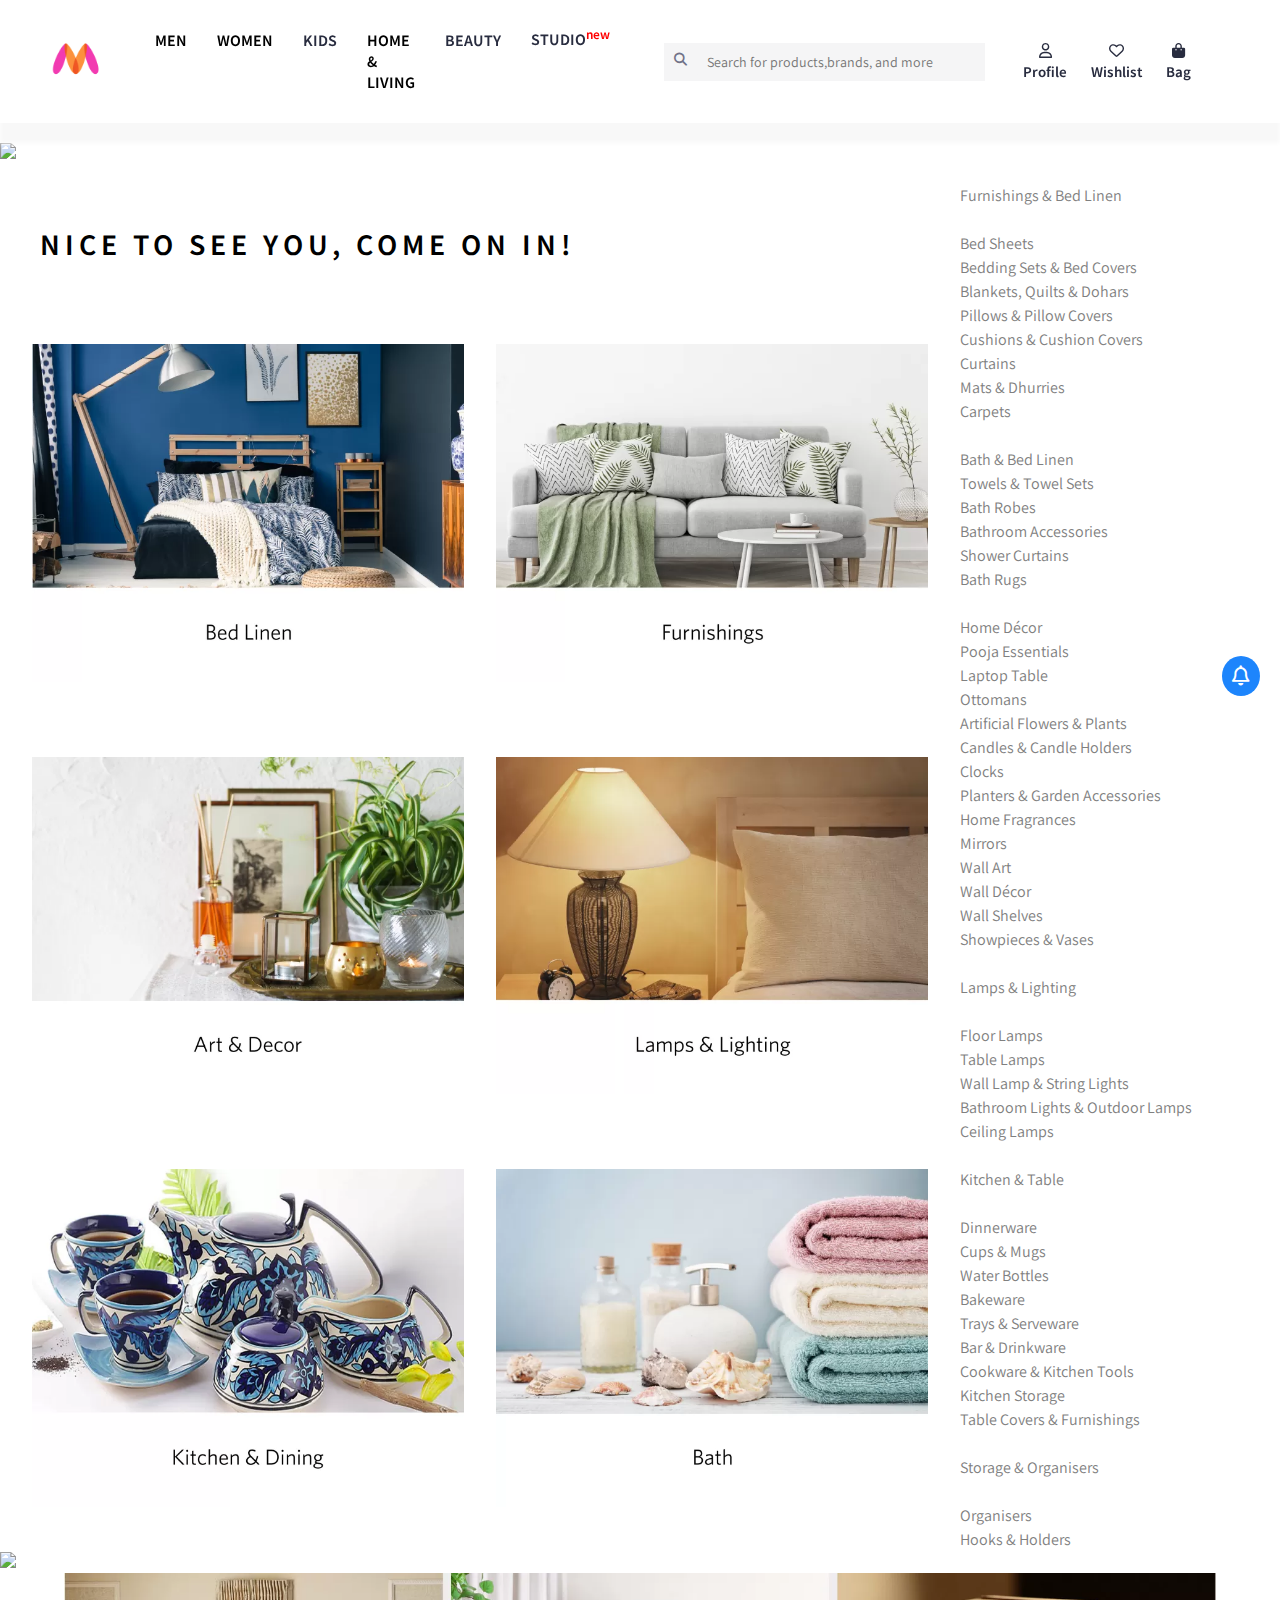
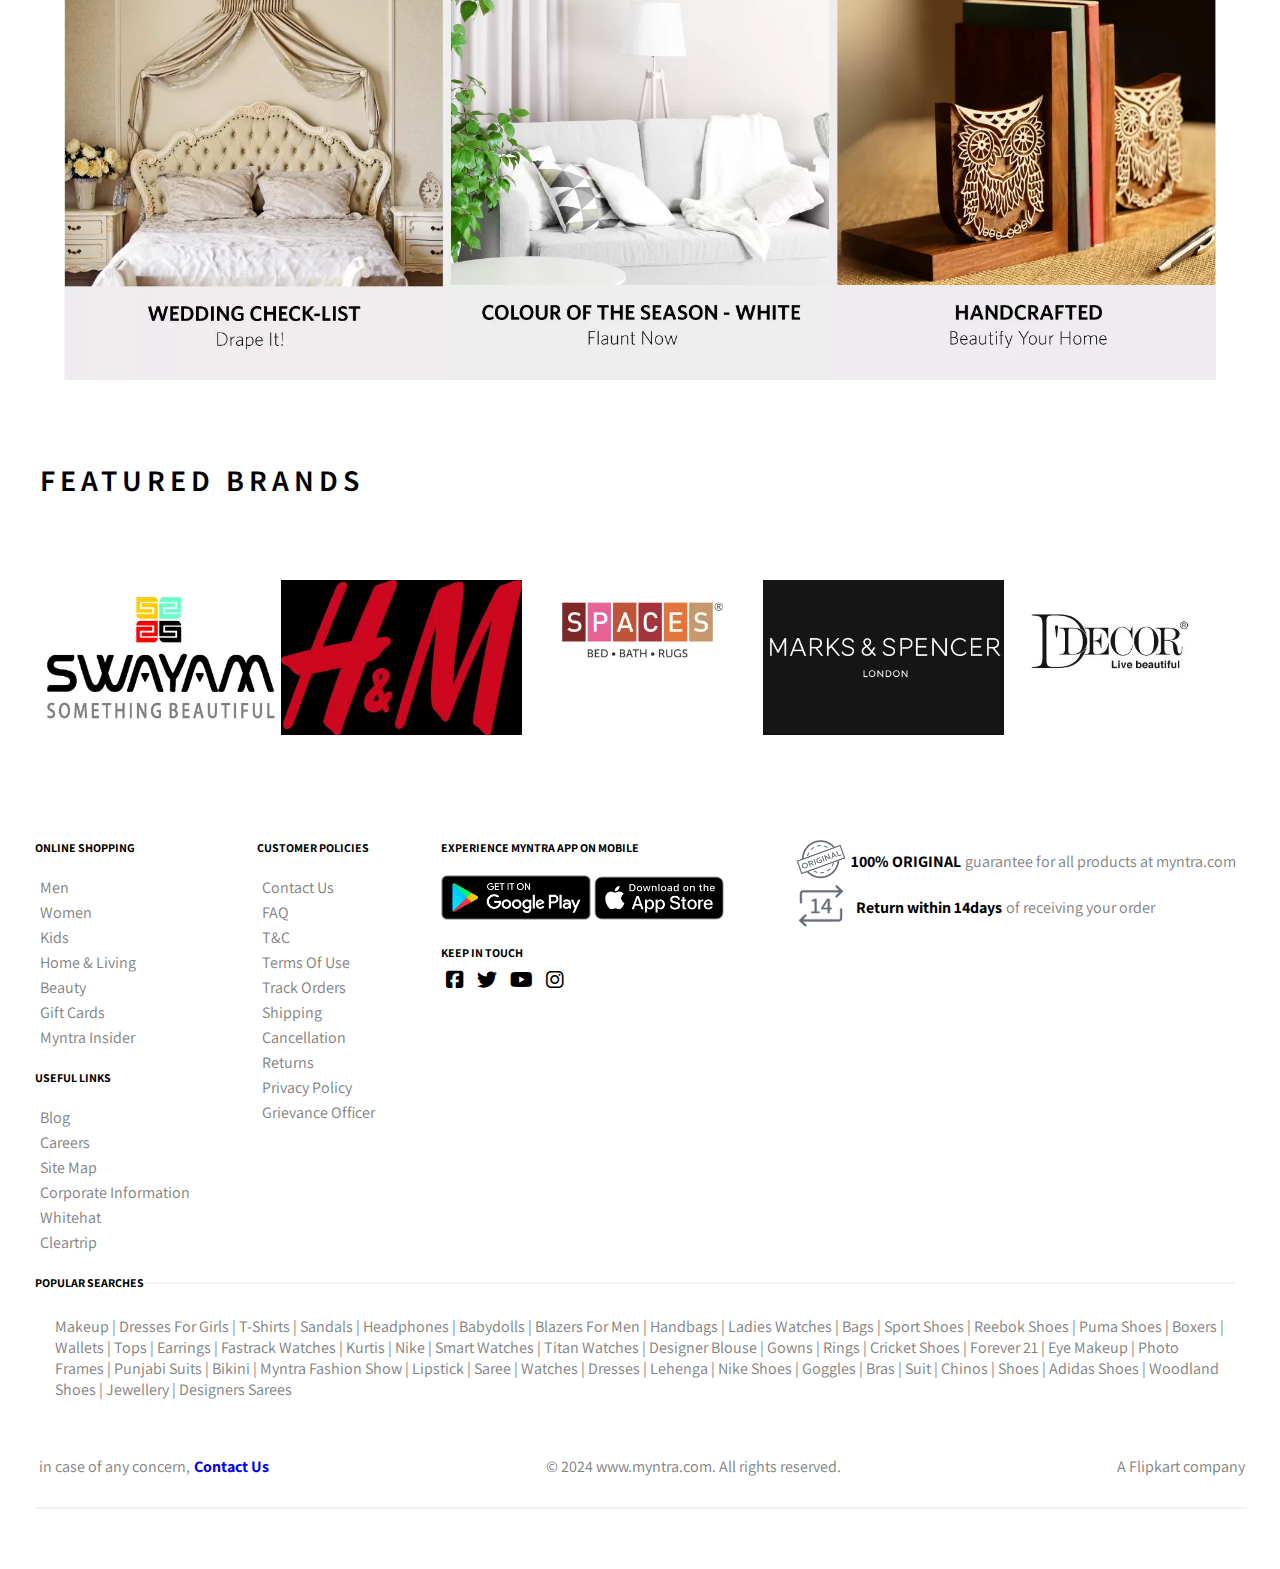
==== home_living.html @ cf348957 "initial commit" ====
<!DOCTYPE html>
<html>
<head>
	<meta charset="utf-8">
	<meta name="viewport" content="width=device-width, initial-scale=1">
	<link rel="icon" type="image/x-icon" href="images/logowebp.webp">
	<title>Myntra | Home&Living</title>
	<link href="https://fonts.googleapis.com/css2?family=Assistant:wght@200..800&display=swap" rel="stylesheet">
	<link rel="stylesheet" type="text/css" href="https://cdnjs.cloudflare.com/ajax/libs/font-awesome/6.6.0/css/all.min.css">
	<link rel="stylesheet" type="text/css" href="css/style.css">
</head>
<body>
	<div class="main">
		<i class="fa-regular fa-bell bell-icon"></i>
		<div class="header">
			<a href="index.html"><img src="images/logowebp.webp" class="logo"></a>
			<div class="category">
				<ul>
					<li><a href="men.html">MEN</a>
						<div class="border border_men"></div>
						<div class="submenu">
							<ul>
								<li class="heading heading_men">Topwear</li>
								<li><a href="Men_t-shirt_page/index.html">T-Shirts</a></li>
								<li>Casual Shirts</li>
								<li>Formal Shirts</li>
								<li>Sweatshirts</li>
								<li>Sweaters</li>
								<li>Jackets</li>
								<li>Blazers & Co</li>
								<li>Suits</li>
								<li>Rain Jackets</li>
								<div class="ruler"></div>
								<li class="heading heading_men">Indian & Festive Wear</li>
								<li>Kurtas & Kurta Sets</li>
								<li>Sherwanis</li>
								<li>Nehru Jackets</li>
								<li>Dhotis</li>
							</ul>
							<ul>
								<li class="heading heading_men">Bottomwear</li>
								<li>Jeans</li>
								<li>Casual Trousers</li>
								<li>Formal Trousers</li>
								<li>Shorts</li>
								<li>Track Pants & Joggers</li>
								<li class="heading heading_men">Innerwear & Sleepwear</li>
								<li>Briefs & Trunks</li>
								<li>Boxers</li>
								<li>Vests</li>
								<li>Sleepwear & Loungewear</li>
								<li>Thermals</li>
								<li class="heading heading_men">Plus Size</li>
							</ul>
							<ul>
								<li class="heading heading_men">Footwear</li>
								<li>Casual Shoes</li>
								<li>Sports Shoes</li>
								<li>Formal Shoes</li>
								<li>Sneakers</li>
								<li>Sandals & Floaters</li>
								<li>Flip Flops</li>
								<li>Socks</li>
								<li class="heading heading_men">Personal Care & Grooming</li>	
								<li class="heading heading_men">Sunglasses & Frames</li>
								<li class="heading heading_men">Watches</li>
							</ul>
							<ul>
								<li class="heading heading_men">Sports & Active Wear</li>
								<li>Sports Shoes</li>
								<li>Sports Sandals</li>
								<li>Active T-Shirts</li>
								<li>Track Pants & Shorts</li>
								<li>Tracksuits</li>
								<li>Jackets & Sweatshirts</li>
								<li>Sports Accessories</li>
								<li>Swimwear</li>
								<li class="heading heading_men">Gadgets</li>
								<li>Smart Wearables</li>
								<li>Fitness Gadgets</li>
								<li>Headphones</li>
								<li>Speakers</li>
							</ul>
							<ul>
								<li class="heading heading_men">Fashion Accessories</li>
								<li>Wallets</li>
								<li>Belts</li>
								<li>Perfumes & Body Mists</li>
								<li>Trimmers</li>
								<li>Deodorants</li>
								<li>Ties, Cufflinks & Pocket Squares</li>
								<li>Accessory Gift Sets</li>
								<li>Caps & Hats</li>
								<li>Mufflers, Scarves & Gl</li>
								<li>Phone Cases</li>
								<li>Rings & Wristwear</li>
								<li>Helmets</li>
								<li class="heading heading_men">Bags & Backpacks</li>
								<li class="heading heading_men">Luggages & Trolleys</li>
							</ul>								
						</div>
					</li>
					<li><a href="women.html">WOMEN</a>
						<div class="border border_women">
						<div class="submenu">
							<ul>
								<li class="heading heading_women">Indian & Fusion Wear</li>
								<li>Kurtas & Suits</li>
								<li>Kurtis, Tunics & Tops</li>
								<li>Sarees</li>
								<li>Ethnic Wear</li>
								<li>Leggings, Salwars & Churidars</li>
								<li>Skirts & Palazzos</li>
								<li>Dress Materials</li>
								<li>Lehenga Cholis</li>
								<li>Dupattas & Shawls</li>
								<li>Jackets</li>
								<li class="heading heading_women">Belts, Scarves & More</li>
								<li class="heading heading_women">Watches & Wearables</li>
							</ul>
							<ul>
								<li class="heading heading_women">Western Wear</li>
								<li>Dresses</li>
								<li>Tops</li>
								<li>Tshirts</li>
								<li>Jeans</li>
								<li>Trousers & Capris</li>
								<li>Shorts & Skirts</li>
								<li>Co-ords</li>
								<li>Playsuits</li>
								<li>Jumpsuits</li>
								<li>Shrugs</li>
								<li>Sweaters & Sweatshirts</li>
								<li>Jackets & Coats</li>
								<li>Blazers & Waistcoats</li>
								<li class="heading heading_women">Plus Size</li>
							</ul>
							<ul>
								<li class="heading heading_women">Maternity</li>
								<li class="heading heading_women">Sunglasses & Frames</li>
								<li class="heading heading_women">Footwear</li>
								<li>Flats</li>
								<li>Casual Shoes</li>
								<li>Heels</li>
								<li>Boots</li>
								<li>Sports Shoes & Floaters</li>
								<li class="heading heading_women">Sports & Active Wear</li>
								<li>Clothing</li>
								<li>Footwear</li>
								<li>Sports Accessories</li>
								<li>Sports Equipment</li>
							</ul>
							<ul>
								<li class="heading heading_women">Lingerie & Sleepwear</li>
								<li>Bra</li>
								<li>Briefs</li>
								<li>Shapewear</li>
								<li>Sleepwear & Loungewear</li>
								<li>Swimwear</li>
								<li>Camisoles & Thermals</li>
								<li class="heading heading_women">Beauty & Personal Care</li>
								<li>Makeup</li>
								<li>Skincare</li>
								<li>Premium Beauty</li>
								<li>Lipsticks</li>
								<li>Fragrances</li>
							</ul>
							<ul>
								<li class="heading heading_women">Gadgets</li>
								<li>Smart Wearables</li>
								<li>Fitness Gadgets</li>
								<li>Headphones</li>
								<li>Speakers</li>
								<li class="heading heading_women">Jewellery</li>
								<li>Fashion Jewellery</li>
								<li>Fine Jewellery</li>
								<li>Earrings</li>
								<li class="heading heading_women">Backpacks</li>
								<li class="heading heading_women">Handbags, Bags & Wallets</li>
								<li class="heading heading_women">Luggages & Trolleys</li>
							</ul>
						</div>
					</li>
					<li>KIDS
						<div class="border border_kids">
						<div class="submenu">
							<ul>
								<li class="heading heading_kids">Boys Clothing</li>
								<li>T-Shirts</li>
								<li>Shirts</li>
								<li>Shorts</li>
								<li>Jeans</li>
								<li>Trousers</li>
								<li>Clothing Sets</li>
								<li>Ethnic Wear</li>
								<li>Track Pants & Pyjamas</li>
								<li>Jacket, Sweater & Sweatshirts</li>
								<li>Party Wear</li>
								<li>Innerwear & Thermals</li>
								<li>Nightwear & Loungewear</li>
								<li>Value Packs</li>
							</ul>
							<ul>
								<li class="heading heading_kids">Girls Clothing</li>
								<li>Dresses</li>
								<li>Tops</li>
								<li>Tshirts</li>
								<li>Clothing Sets</li>
								<li>Lehenga choli</li>
								<li>Kurta Sets</li>
								<li>Party </li>
								<li>Dungarees & Jumpsuits</li>
								<li>Skirts & shorts</li>
								<li>Tights & Leggings</li>
								<li>Jeans, Trousers & Capris</li>
								<li>Jacket, Sweater & Sweatshirts</li>
								<li>Innerwear & Thermals</li>
								<li>Nightwear & Loungewear</li>
								<li>Value Packs</li>
							</ul>
							<ul>
								<li class="heading heading_kids">Footwear</li>
								<li>Casual Shoes</li>
								<li>Flipflops</li>
								<li>Sports Shoes</li>
								<li>Flats</li>
								<li>Sandals</li>
								<li>Heels</li>
								<li>School Shoes</li>
								<li>Socks</li>
								<li class="heading heading_kids">Toys & Games</li>
								<li>Learning & Development</li>
								<li>Activity Toys</li>
								<li>Soft Toys</li>
								<li>Action Figure / Play set</li>
							</ul>
							<ul>
								<li class="heading heading_kids">Infants</li>
								<li>Bodysuits</li>
								<li>Rompers & Sleepsuits</li>
								<li>Clothing Sets</li>
								<li>Tshirts & Tops</li>
								<li>Dresses</li>
								<li>Bottom wear</li>
								<li>Winter Wear</li>
								<li>Innerwear & Sleepwear</li>
								<li>Infant Care</li>
								<li class="heading heading_kids">Home & Bath</li>
								<li class="heading heading_kids">Personal Care</li>
							</ul>
							<ul>
								<li class="heading heading_kids">Kids Accessories</li>
								<li>Bags & Backpacks</li>
								<li>Watches</li>
								<li>Jewellery & Hair accessory</li>
								<li>Sunglasses</li>
								<li>Masks & Protective Gears</li>
								<li>Caps & Hats</li>
								<li class="heading heading_kids">Brands</li>
								<li>H&M</li>
								<li>Max Kids</li>
								<li>Pantaloons</li>
								<li>United Colors Of Benetton Kids</li>
								<li>YK</li>
								<li>U.S. Polo Assn. Kids</li>
								<li>Mothercare</li>
								<li>HRX</li>
							</ul>
						</div>
					</li>
					<li><a href="home_living.html">HOME & LIVING</a>
					  <div class="border border_home">
					  <div class="submenu">
						<ul>
							<li class="heading heading_home">Bed Linen & Furnishing</li>
							<li>Bed Runners</li>
							<li>Mattress Protectors</li>
							<li>Bedsheets</li>
							<li>Bedding Sets</li>
							<li>Blankets, Quilts & Dohars</li>
							<li>Pillows & Pillow Covers</li>
							<li>Bed Covers</li>
							<li>Diwan Sets</li>
							<li>Chair Pads & Covers</li>
							<li>Sofa Covers</li>
							<li class="heading heading_home">Flooring</li>
							<li>Floor Runners</li>
							<li>Carpets</li>
							<li>Floor Mats & Dhurries</li>
							<li>Door Mats</li>
						</ul>
						<ul>
							<li class="heading heading_home">Bath</li>
							<li>Bath Towels</li>
							<li>Hand & Face Towels</li>
							<li>Beach Towels</li>
							<li>Towels Set</li>
							<li>Bath Rugs</li>
							<li>Bath Robes</li>
							<li>Bathroom Accessories</li>
							<li>Shower Curtains</li>
							<li class="heading heading_home">Lamps & Lighting</li>
							<li>Floor Lamps</li>
							<li>Ceiling Lamps</li>
							<li>Table Lamps</li>
							<li>Wall Lamps</li>
							<li>Outdoor Lamps</li>
							<li>String Lights</li>
						</ul>
						<ul>
							<li class="heading heading_home">Home Décor</li>
							<li>Plants & Planters</li>
							<li>Aromas & Candles</li>
							<li>Clocks</li>
							<li>Mirrors</li>
							<li>Wall Décor</li>
							<li>Festive Decor</li>
							<li>Pooja Essentials</li>
							<li>Wall Shelves</li>
							<li>Fountains</li>
							<li>Showpieces & Vases</li>
							<li>Ottoman</li>
							<li class="heading heading_home">Cushions & Cushion Covers</li>
							<li class="heading heading_home">Curtains</li>
						</ul>
						<ul>
							<li class="heading heading_home">Home Gift Sets</li>
							<li class="heading heading_home">Kitchen & Table</li>
							<li>Table Runners</li>
							<li>Dinnerware & Serveware</li>
							<li>Cups and Mugs</li>
							<li>Bakeware & Cookware</li>
							<li>Kitchen Storage & Tools</li>
							<li>Bar & Drinkware</li>
							<li>Table Covers & Furnishings</li>
							<li class="heading heading_home">Storage</li>
							<li>Bins</li>
							<li>Hangers</li>
							<li>Organisers</li>
							<li>Hooks & Holders</li>
							<li>Laundry Bags</li>
						</ul>
						<ul>
							<li class="heading heading_home">Brands</li>
							<li>H&M</li>
							<li>Marks & Spencer</li>
							<li>Home Centre</li>
							<li>Spaces</li>
							<li>D'Decor</li>
							<li>Story@Home</li>
							<li>Pure Home & Living</li>
							<li>Swayam</li>
							<li>Raymond Home</li>
							<li>Maspar</li>
							<li>My Trident</li>
							<li>Cortina</li>
							<li>Random</li>
							<li>Ellementry</li>
							<li>ROMEE</li>
							<li>SEJ by Nisha Gupta</li>
						</ul>
					</div>
					</li>
					<li>BEAUTY
					 <div class="border border_beauty">
					 <div class="submenu">
						<ul>
							<li class="heading heading_beauty">Makeup</li>
							<li>Lipstick</li>
							<li>Lip Gloss</li>
							<li>Lip Liner</li>
							<li>Mascara</li>
							<li>Eyeliner</li>
							<li>Kajal</li>
							<li>Eyeshadow</li>
							<li>Foundation</li>
							<li>Primer</li>
							<li>Concealer</li>
							<li>Compact</li>
							<li>Nail Polish</li>
						</ul>
						<ul>
							<li class="heading heading_beauty">Skincare, Bath & Body</li>
							<li>Face Moisturiser</li>
							<li>Cleanser</li>
							<li>Masks & Peel</li>
							<li>Sunscreen</li>
							<li>Serum</li>
							<li>Face Wash</li>
							<li>Eye Cream</li>
							<li>Lip Balm</li>
							<li>Body Lotion</li>
							<li>Body Wash</li>
							<li>Body Scrub</li>
							<li>Hand Cream</li>
							<li class="heading heading_beauty">Baby Care</li>
							<li class="heading heading_beauty">Masks</li>
						</ul>
						<ul>
							<li class="heading heading_beauty">Haircare</li>
							<li>Shampoo</li>
							<li>Hair Cream</li>
							<li>Hair Oil</li>
							<li>Hair Gel</li>
							<li>Hair Color</li>
							<li>Hair Serum</li>
							<li>Hair Accessory</li>
							<li class="heading heading_beauty">Fragrances</li>
							<li>Perfume</li>
							<li>Deodorant</li>
							<li>Body Mist</li>
						</ul>
						<ul>
							<li class="heading heading_beauty">Appliances</li>
							<li>Hair Straightener</li>
							<li>Hair Dryer</li>
							<li>Epilator</li>
							<li class="heading heading_beauty">Men's Grooming</li>
							<li>Trimmers</li>
							<li>Beard Oil</li>
							<li>Hair Wax</li>
							<li class="heading heading_beauty">Beauty Gift & Makeup Set</li>
							<li>Beauty Gift</li>
							<li>Makeup Kit</li>
							<li class="heading heading_beauty">Premium Beauty</li>
							<li class="heading heading_beauty">Wellness & Hygiene</li>
						</ul>
						<ul>
							<li class="heading heading_beauty">Top Brands</li>
							<li>Lakme</li>
							<li>Maybelline</li>
							<li>LOreal</li>
							<li>Philips</li>
							<li>Bath & Body Works</li>
							<li>THE BODY SHOP</li>
							<li>Biotique</li>
							<li>Mamaearth</li>
							<li>MCaffeine</li>
							<li>Nivea</li>
							<li>Lotus Herbals</li>
							<li>LOreal Professionnel</li>
							<li>KAMA AYURVEDA</li>
							<li>M.A.C</li>
							<li>Forest Essentials</li>
						</ul>
					</div>
					</li>
					<li>STUDIO<sup>new</sup>
						<div class="border border_studio">
						<div class=" submenu submenu_studio">
							<img src="images/studio-logo-new.svg">
							<h4>Your daily inspiration for everything fashion</h4>
							<img src="images/sudio-nav-banner.png" class="studio_banner">
							<button type="button">Explore Studio <span>></span></button>
						</div>
					</li>
				</ul>
			</div>
			<div class="search_box">
				<i class="fa-solid fa-magnifying-glass"></i>
				<input type="text" name="search_box" placeholder="Search for products,brands, and more">
			</div>
			<div class="user_section_outer">
				<div class="user_section">
					<i class="fa-regular fa-user"></i>
					Profile
				</div>
				<div class="user_section">
					<i class="fa-regular fa-heart"></i>
					Wishlist
				</div>
				<div class="user_section">
					<i class="fa-solid fa-bag-shopping"></i>
					Bag
				</div>
			</div>
		</div>
		<div class="men_banner">
			<img src="images/Home_banner.webp">
		</div>
		<div class="come_on_in_outer">
			<div class="come_on_in_images">
				<h2>NICE TO SEE YOU, COME ON IN!</h2>
				<div>
					<img src="images/bed.webp">
				</div>
				<div>
					<img src="images/furnish.webp">
				</div>
				<div>
					<img src="images/art.webp">
				</div>
				<div>
					<img src="images/lamps.webp">
				</div>
				<div>
					<img src="images/kitchen.webp">
				</div>
				<div>
					<img src="images/bath.webp">
				</div>
			</div>
			<div class="come_on_in_content">
				Furnishings & Bed Linen
				<br><br>
				<a href="#">Bed Sheets</a>
				<a href="#">Bedding Sets & Bed Covers</a>
				<a href="#">Blankets, Quilts & Dohars</a>
				<a href="#">Pillows & Pillow Covers</a>
				<a href="#">Cushions & Cushion Covers</a>
				<a href="#">Curtains</a>
				<a href="#">Mats & Dhurries</a>
				<a href="#">Carpets</a>
				<br>
				Bath & Bed Linen
				<br>
				<a href="#">Towels & Towel Sets</a>
				<a href="#">Bath Robes</a>
				<a href="#">Bathroom Accessories</a>
				<a href="#">Shower Curtains</a>
				<a href="#">Bath Rugs</a>
				<br>
				Home Décor
				<br>
				<a href="#">Pooja Essentials</a>
				<a href="#">Laptop Table</a>
				<a href="#">Ottomans</a>
				<a href="#">Artificial Flowers & Plants</a>
				<a href="#">Candles & Candle Holders</a>
				<a href="#">Clocks</a>
				<a href="#">Planters & Garden Accessories</a>
				<a href="#">Home Fragrances</a>
				<a href="#">Mirrors</a>
				<a href="#">Wall Art</a>
				<a href="#">Wall Décor</a>
				<a href="#">Wall Shelves</a>
				<a href="#">Showpieces & Vases</a>
				<br>
				<a href="#">Lamps & Lighting</a>
				<br>
				<a href="#">Floor Lamps</a>
				<a href="#">Table Lamps</a>
				<a href="#">Wall Lamp & String Lights</a>
				<a href="#">Bathroom Lights & Outdoor Lamps</a>
				<a href="#">Ceiling Lamps</a>
				<br>
				<a href="#">Kitchen & Table</a>
				<br>
				<a href="#">Dinnerware</a>
				<a href="#">Cups & Mugs</a>
				<a href="#">Water Bottles</a>
				<a href="#">Bakeware</a>
				<a href="#">Trays & Serveware</a>
				<a href="#">Bar & Drinkware</a>
				<a href="#">Cookware & Kitchen Tools</a>
				<a href="#">Kitchen Storage</a>
				<a href="#">Table Covers & Furnishings</a>
				<br>
				Storage & Organisers
				<br><br>
				<a href="#">Organisers</a>
				<a href="#">Hooks & Holders</a>
			</div>
		</div>
		<div class="trends">
			<img src="images/Home_banner2.webp">
			<div>
				<div>
				 	<img src="images/wedding.webp">
				 </div>
				 <div>
					<img src="images/home_2.webp">
				</div>
				<div>
					<img src="images/home_3.webp">
				</div>
			</div>
		</div>
		<div class="worthy_brands">
			<h2>Featured Brands</h2>
			<div class="top_brands_images">
				<div>
					<img src="images/home2_1.webp">
				</div>
				<div>
					<img src="images/home2_2.webp">
				</div>
				<div>
					<img src="images/home2_3.webp">
				</div>
				<div>
					<img src="images/home2_4.webp">
				</div>
				<div>
					<img src="images/home2_5.webp">
				</div>
			</div>
		</div>
		
		<div class="footer">
			<div class="section_1">
			<div>
				<h6>ONLINE SHOPPING</h6>
				<ul>
					<li>Men</li>
					<li>Women</li>
					<li>Kids</li>
					<li>Home & Living</li>
					<li>Beauty</li>
					<li>Gift Cards</li>
					<li>Myntra Insider</li>						
				</ul>
				<h6>USEFUL LINKS</h6>
				<ul>
					<li>Blog</li>
					<li>Careers</li>
					<li>Site Map</li>
					<li>Corporate Information</li>
					<li>Whitehat</li>
					<li>Cleartrip</li>
				</ul>
			</div>
			<div>
				<h6>CUSTOMER POLICIES</h6>
				<ul>
					<li>Contact	Us</li>
					<li>FAQ</li>
					<li>T&C</li>
					<li>Terms Of Use</li>
					<li>Track Orders</li>
					<li>Shipping</li>
					<li>Cancellation</li>
					<li>Returns</li>
					<li>Privacy Policy</li>
					<li>Grievance Officer</li>
				</ul>
			</div>
			<div>
				<h6>EXPERIENCE MYNTRA APP ON MOBILE</h6>
				<div class="app_on_mobile_img">
					<img src="images/google.png">
					<img src="images/app.png">
				</div>
				<h6>KEEP IN TOUCH</h6>
				<div class="social_media">
					<i class="fa-brands fa-square-facebook"></i>
					<i class="fa-brands fa-twitter"></i>
					<i class="fa-brands fa-youtube"></i>
					<i class="fa-brands fa-instagram"></i>
				</div>
			</div>
			<div class="assurance">
				<div>
					<div>
						<img src="images/original.png">
					</div>
					<strong>100% ORIGINAL</strong><span>guarantee for all products at myntra.com</span>
				</div>
				<div>
					<div>
						<img src="images/arrow.png">
					</div>
					<div>
						<strong>Return within 14days</strong><span>of receiving your order</span>
					</div>
				</div>
			</div>
		</div>
		<div class="section_2">
			<div>
				<h6>POPULAR SEARCHES</h6>
				<div class="line_1"></div>
			</div>
			<p>Makeup | Dresses For Girls | T-Shirts | Sandals | Headphones | Babydolls | Blazers For Men | Handbags | Ladies Watches | Bags | Sport Shoes | Reebok Shoes | Puma Shoes | Boxers | Wallets | Tops | Earrings | Fastrack Watches | Kurtis | Nike | Smart Watches | Titan Watches | Designer Blouse | Gowns | Rings | Cricket Shoes | Forever 21 | Eye Makeup | Photo Frames | Punjabi Suits | Bikini | Myntra Fashion Show | Lipstick | Saree | Watches | Dresses | Lehenga | Nike Shoes | Goggles | Bras | Suit | Chinos | Shoes | Adidas Shoes | Woodland Shoes | Jewellery | Designers Sarees</p>
		</div>
		<div class="section_3">
			<div>
				<span>in case of any concern,</span><strong><a href="#">Contact Us</a></strong>
			</div>
			<div>
				© 2024 www.myntra.com. All rights reserved.
			</div>
			<div>
				A Flipkart company
			</div>	
		</div>
		<div class="ruler"></div>
	</div>
</div>

</body>
</html>

</body>
</html></title>
</head>
<body>

</body>
</html>
---- css/style.css ----
*{
	padding: 0px;
	margin: 0px;
	text-decoration: none;
	 font-family: "Assistant", system-ui;
}
.main{
	width: 100%;
}
.header{
	background: white;
	box-shadow: 0px 20px 5px 0px #F8F8F8;
	display: flex;
	padding: 0px 51px;
	align-items: center;
	position: sticky;
	top: 0;
}
.header .logo{
	width: 50px;
}
.header .category{
	padding: 20px 39px;

}
.header .category>ul{
	display: flex;
	list-style: none;
}
.header .category>ul>li{
	cursor: pointer;
	color: #282C3F;
	font-weight: 650;
	padding: 10px 15px;
	position: relative;
}
.category ul li a{
	color: black;
}
.header .category>ul>li:nth-child(6){
	padding: 5px 15px;
}
sup{
	color: red;
}
.submenu{
	padding: 20px;
	position: fixed;
	width: 1050px;
	max-height: 500px;
	background: white;
	top: 62px;
	left: 130px;
	display: flex;
	opacity: 0;
	visibility: hidden;
	justify-content: space-between;
	transition: 0.5s;

}
.submenu ul{
	list-style: none;	
}
.submenu .heading{
	padding: 10px 5px;
	box-sizing: border-box;
	font-weight: bold;
}
.submenu .heading_men{
	color: #EE5F73;
}
.border{
	opacity: 0;
	visibility: hidden;
	position: absolute;
	border-width: 4px;
	border-style: solid;
	width: 100%;
	left: 0px;
	top: 100%;	
}
.border_men{
	border-color:#EE5F73 ;
}
.border_women{
	border-color: #FB56C3;
}
.border_kids{
	border-color: #F26A10;
}
.border_home{
	border-color: #F4C210;
}
.border_beauty{
	border-color: #0DB7AF;
}
.border_studio{
	border-color: #FF3F6C;
}
.submenu .heading_women{
	color: #FB56C3;
}
.submenu .heading_kids{
	color: #F26A10;
}
.submenu .heading_home{
	color:#F4C210;
}
.submenu .heading_beauty{
	color: #0DB7AF;
}
.submenu_studio{
	flex-direction: column;
	width: 500px;
	left: 330px;
	align-items: center;
	border-top: 1px solid gray;
}
.submenu_studio img:nth-child(1){
	width: 100px;
	padding-bottom: 10px;
}
.studio_banner{
	padding-top: 20px;
	width: 100%;
}
.submenu_studio button{
	margin-top: 20px;
	padding: 10px 25px;
	border:1px solid #ccc;
	background: white;
	font-weight: bold;
	font-size: 15px;
}
.submenu_studio button span{
	font-size: 15px;
	padding: 0px 10px;
	font-weight:normal;
}

.submenu ul li{
	font-size:smaller;
	font-weight: normal;
	text-transform: capitalize;
	line-height: 24px;
	padding: 0px 10px;
}
.submenu ul li:hover{
	font-weight: bold;
}
.header .category>ul>li:hover .submenu{
	opacity: 1;
	visibility: visible;

}
.header .category>ul>li:hover .border{
	opacity: 1;
	visibility: visible;
	border-width: 1px; 
	transition: 0.5s;
}

.search_box{
	display: flex;
	background: #F5F5F6;
	align-items: center;
	flex-basis: 36%;

}
.search_box input{
	font-size: 14px;
	padding: 10px;
	width: 100%;
	background: #F5F5F6;
	border: 0px;
	outline: 0px;
	border-radius: 7px;
}
.search_box i{
	font-size: 13px;
	padding: 10px;
	border-radius: 7px;
	color: #717288;

}
.user_section_outer{
	padding: 0px 26px;
	display: flex;
}
.user_section_outer .user_section{
	font-size: 15px;
	color:#282C3F;
	font-weight: 650;
	display: flex;
	flex-direction: column;
	align-items: center;
	padding: 12px;
}
.banner {
	width: 100%;
	padding: 40px 0px;
	display: flex;
		
}
.banner img{
	width: 50%;
}
.budget_friendly{
	width: 100%;
}
.budget_brands_images{
	width: 100%;
	display: flex;
	padding: 30px 0px;
	flex-wrap: wrap;
	justify-content: space-evenly;
}
.budget_brands_images div img{
	width: 180px;
}
.worthy_brands{
	width: 100%;
	padding: 40px 0px;
}
.worthy_brands h2,.categories h2,.budget_friendly h2,.luxe h2{
	text-transform: uppercase;
	letter-spacing: 5px;
	font-size: 30px;
	font-weight: 650;
	padding: 40px;
}
.worthy_brands_images{
	display: flex;
	padding: 40px 0px;
}
.worthy_brands_images div img{
	width: 100%;
}
.categories_images{
	display: flex;
	flex-wrap: wrap;
	justify-content: center;

}
.categories_images div{
	flex-basis: 16.6%;
}
.categories_images div img{
	width: 100%;

}
.bell-icon{
	background: #1D85FC;
	padding: 10px;
	border-radius: 50%;
	color: white;
	position: fixed;
	bottom: 200px;
	right: 20px;
	font-size: 20px;

}
.main i{
	margin-bottom: 4px;
}
.footer{
	width: 1210px;
	margin: 60px auto;
}
.footer .section_1{
	display: flex;
	justify-content: space-between;
}
.footer h6{
	font-size: 12px;
}
.footer .section_1 ul{
	list-style: none;
	padding: 20px 5px;

}
.footer ul li{
	color: gray;
	line-height: 25px;
}
.app_on_mobile_img{
	padding: 20px 0px;
}

.footer div div:nth-child(3) img:first-child{
	width: 150px;
}
.footer div div:nth-child(3) img:nth-child(2){
	width: 130px;
}
.footer i{
	padding: 10px 5px;
	font-size: 20px;
}

.assurance div{
	display: flex;
	padding: 0px 5px;
	align-items: center;
}
.footer div div:last-child div img{
	width: 50px;
}
.footer span{
	color: gray;
	padding: 0px 4px;
}
.footer div div:last-child div div:last-child{
	display: flex;
}
.footer .section_2 p{
	color: gray;
	padding: 26px 20px;
	box-sizing: border-box;

}
.footer .section_2 div{
	display: flex;
	align-items: center;
}
.line_1{
	border:1px solid #F2F2F4;
	width: 90%;

}
.ruler{
	border:1px solid #F2F2F4;
	width: 100%;

}

.footer .section_3{
	padding: 30px 0px;
	display: flex;
	justify-content: space-between;
	color: gray;
}
a:visited{
	color: blue;
	font-weight: bold;
}
.address_footer{
	display: flex;
	padding: 40px 0px;
	justify-content: space-between;
}
.address_footer div{
	display: flex;
	flex-direction: column;
}
.address_footer h4{
	padding-bottom: 30px;
}
.inner_address{
	color: gray;
}

.inner-address-2{
	align-self: flex-end;
	padding-right: 200px;
}
.footer .section_5{
	padding: 30px 0px;
}
p{
	color: gray;
}
.footer .section_6 ol li{
	padding: 7px 0px;
	margin: 0px 40px;
}
ol li::marker{
	color: gray;
}
.footer .section_7{
	padding: 30px 0px;
}
.footer .section_8 ul{
	margin: 10px 40px;

}
.footer .section_9 ol li{
	padding: 7px 0px;
	margin: 0px 40px;
}
.men_banner{
	padding: 20px 0px;
}
.men_banner img{
	width: 100%;
}
.deals_on_brands{
	display: flex;
	flex-wrap: wrap;
	justify-content: space-around;
}
.men_cat_bag,.top_brands_images{
	display: flex;
	justify-content: space-evenly;
	padding-top: 40px;
	padding-left: 40px;
	padding-right: 40px;
}
.men_cat_bag img,.top_brands_images img{
	width: 100%;
}
.luxe_images{
	display: flex;
	justify-content:space-evenly;
	padding-top: 20px;
	padding-left: 40px;
	padding-right: 40px;
}
.luxe_images div{
	flex-basis: 15.6%;
}
.luxe_images img{
	width: 100%;
}
.men_OL li{
	color: gray;

}
.deals_on_brands_women{
	display: flex;
	flex-wrap: wrap;
	justify-content: center;
	padding-top: 20px;

}
.deals_on_brands_women div{
	flex-basis: 18%;
}
.deals_on_brands_women div img{
	width: 100%;
}
.come_on_in_outer{
	display: flex;
	width: 100%;
}
.come_on_in_images{
	width: 75%;
	display: flex;
	flex-wrap: wrap;
	justify-content: space-evenly;
}
.come_on_in_images div{
	flex-basis: 45%;
	padding: 30px 0px;
	overflow: hidden;
	cursor: pointer;
}
.come_on_in_images div:hover img{
	transform: scale(1.04);
}
.come_on_in_images div img{
	width: 100%;
	transition: 0.3s;
}
.come_on_in_images h2{
	width: 100%;
	text-transform: uppercase;
	letter-spacing: 5px;
	font-size: 30px;
	font-weight: 650;
	padding: 40px;
}
.come_on_in_content{
	display: flex;
	flex-direction: column;
	line-height: 24px;
}
.come_on_in_content,.come_on_in_content a{
	color: gray;

}
.come_on_in_content a:hover{
	text-decoration: underline;
}
.trends img{
	width: 100%;
}
.trends div{
	display: flex;
	justify-content: center;

}
.trends div div{
	flex-basis: 30%;
}
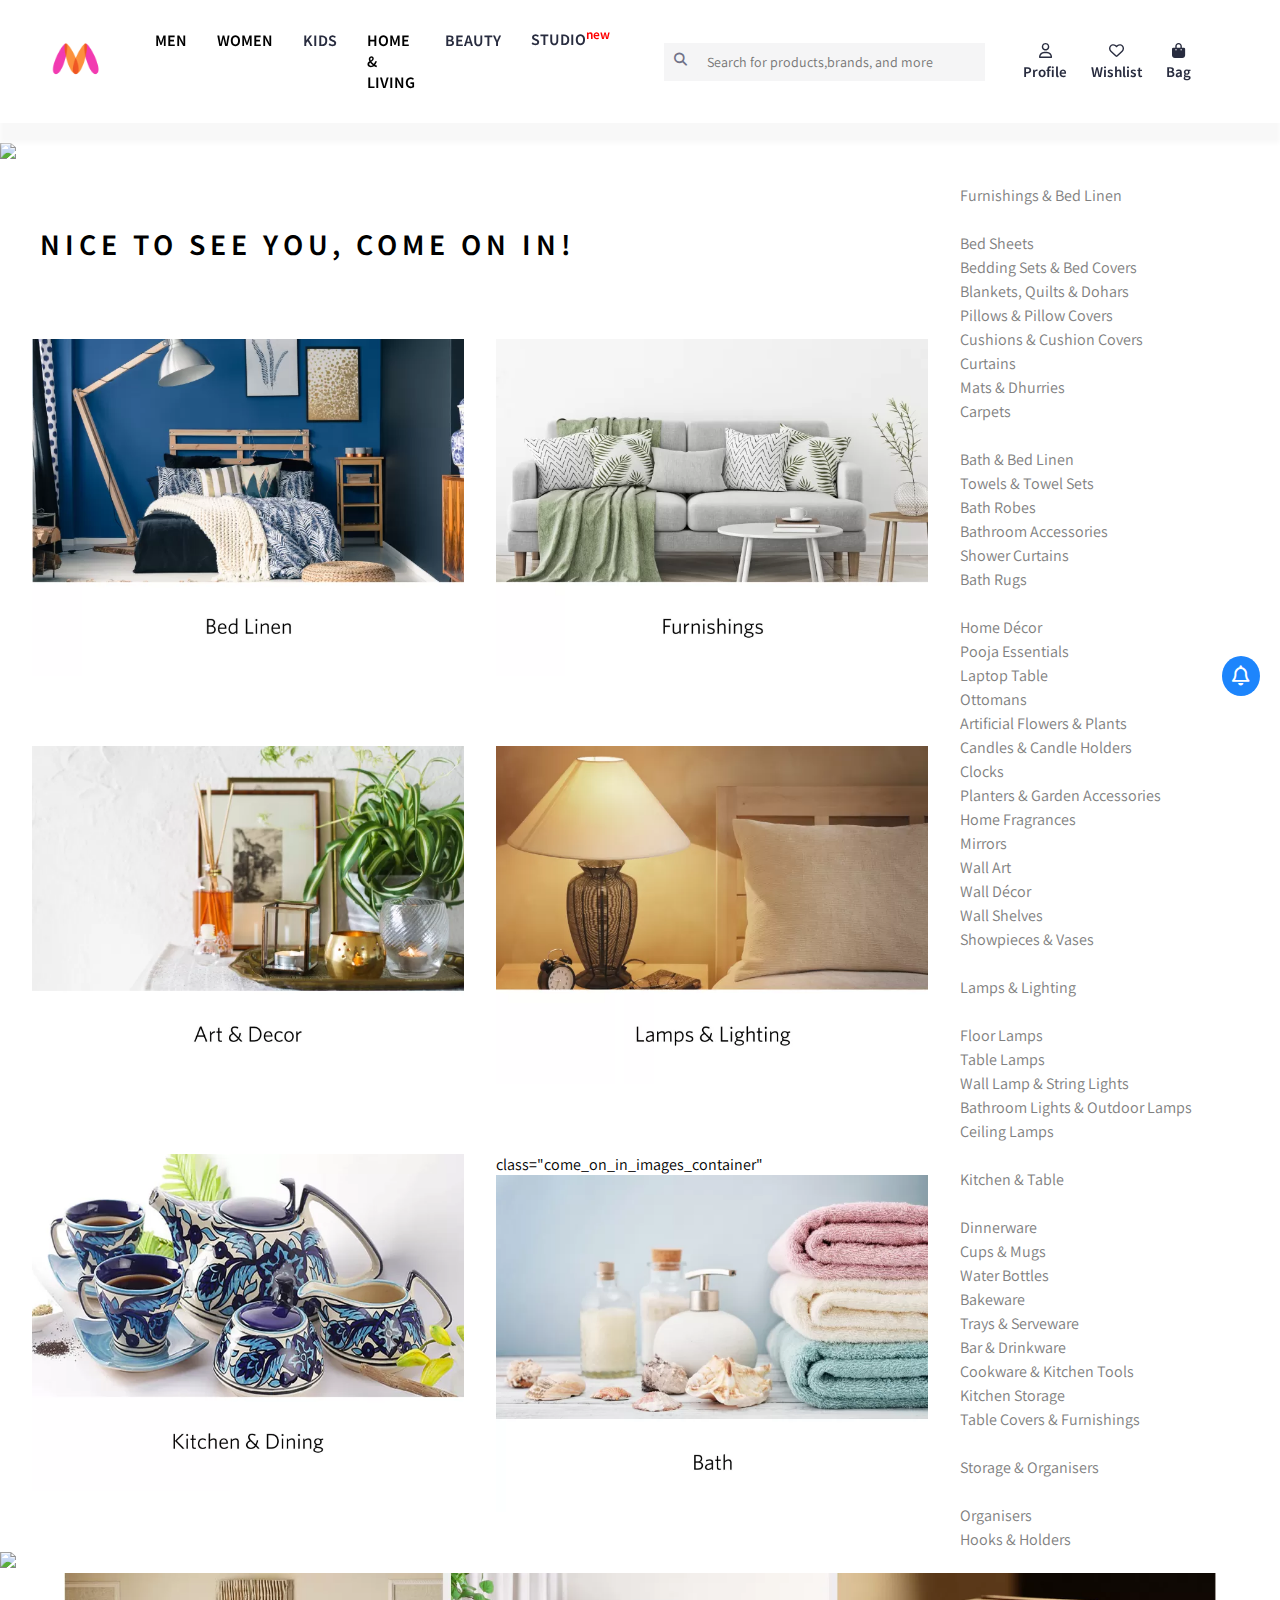
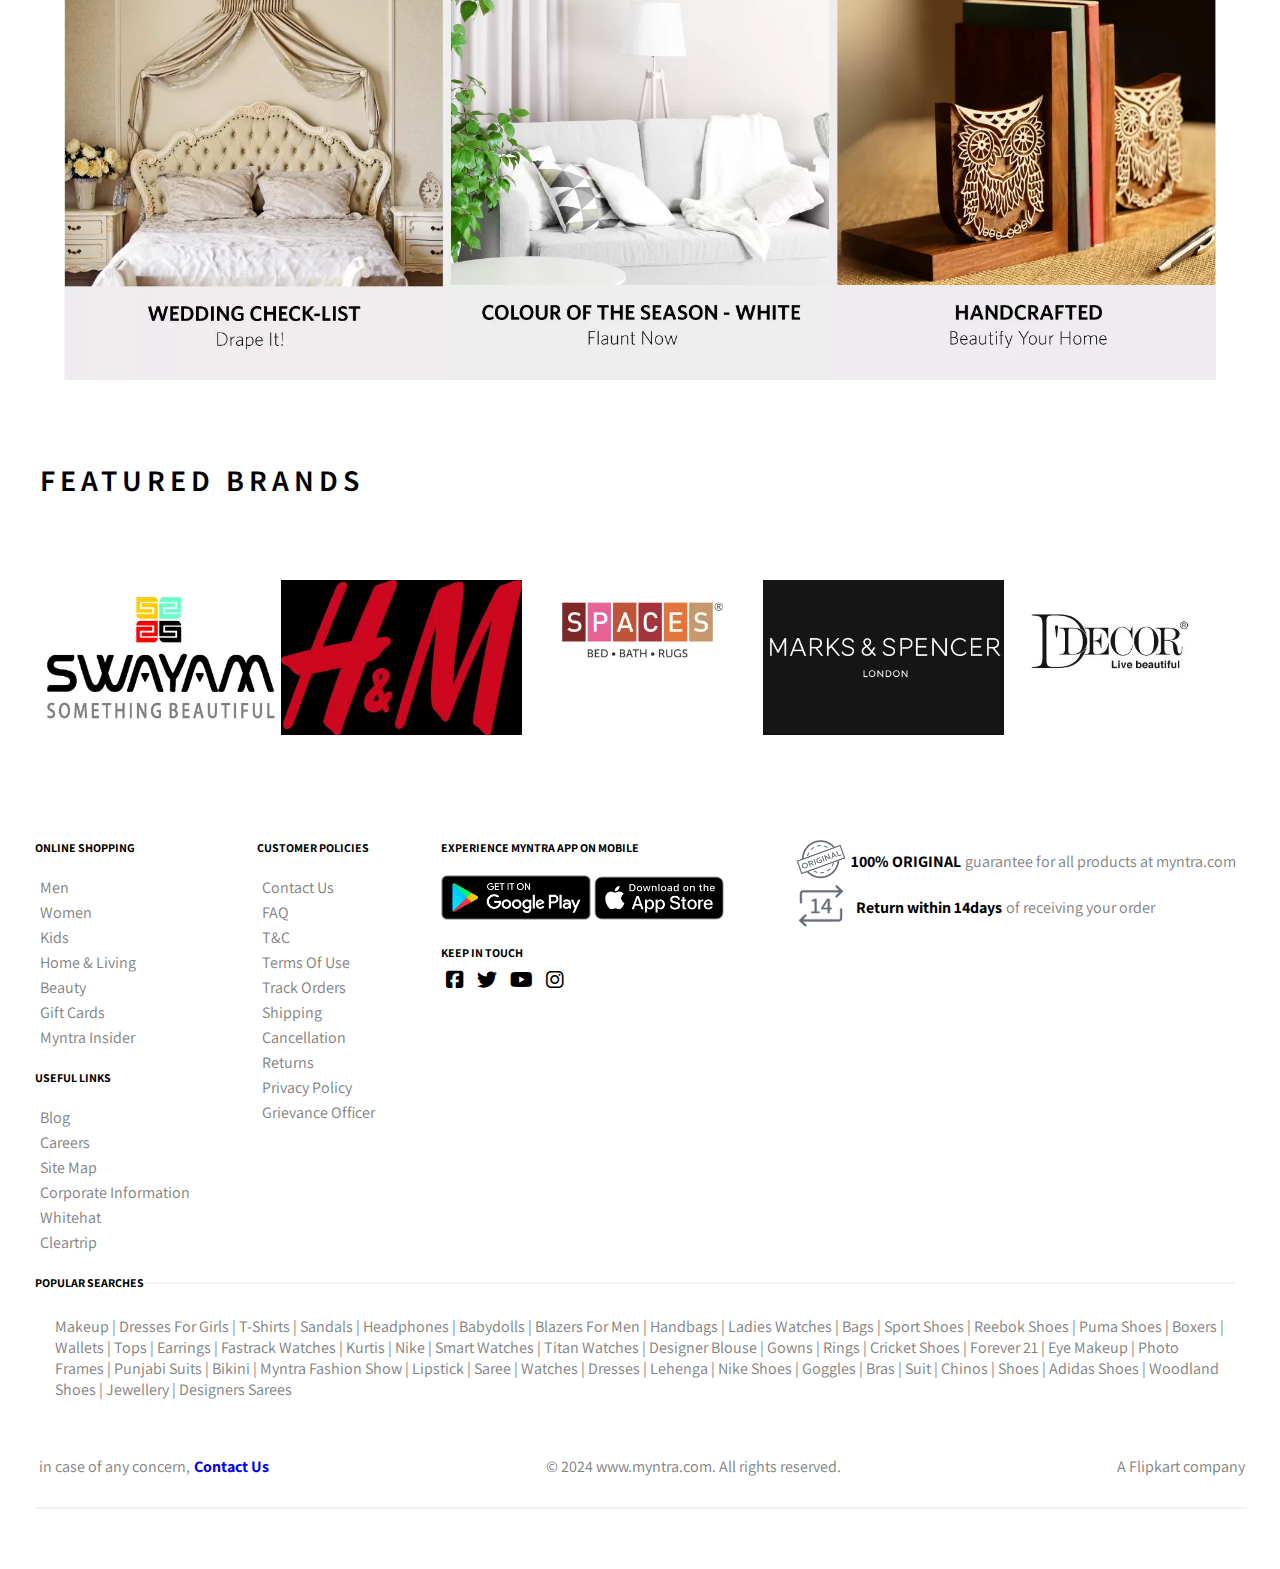
==== commit e43e7d0c: "UI updation" ====
--- a/home_living.html
+++ b/home_living.html
@@ -482,22 +482,34 @@
 			<div class="come_on_in_images">
 				<h2>NICE TO SEE YOU, COME ON IN!</h2>
 				<div>
-					<img src="images/bed.webp">
-				</div>
-				<div>
-					<img src="images/furnish.webp">
-				</div>
-				<div>
-					<img src="images/art.webp">
-				</div>
-				<div>
-					<img src="images/lamps.webp">
-				</div>
-				<div>
-					<img src="images/kitchen.webp">
-				</div>
-				<div>
-					<img src="images/bath.webp">
+					<div class="come_on_in_images_container">
+						<img src="images/bed.webp">
+					</div>
+				</div>
+				<div>
+					<div class="come_on_in_images_container">
+						<img src="images/furnish.webp">
+					</div>
+				</div>
+				<div>
+					<div class="come_on_in_images_container">
+						<img src="images/art.webp">
+					</div>
+				</div>
+				<div>
+					<div class="come_on_in_images_container">
+						<img src="images/lamps.webp">
+					</div>
+				</div>
+				<div>
+					<div class="come_on_in_images_container">
+						<img src="images/kitchen.webp">
+					</div>
+				</div>
+				<div>
+					<div >class="come_on_in_images_container"
+						<img src="images/bath.webp">
+					</div>
 				</div>
 			</div>
 			<div class="come_on_in_content">
--- a/css/style.css
+++ b/css/style.css
@@ -444,23 +444,25 @@
 	width: 100%;
 }
 .come_on_in_images{
-	width: 75%;
+	flex-basis: 75%;
 	display: flex;
 	flex-wrap: wrap;
 	justify-content: space-evenly;
 }
-.come_on_in_images div{
+.come_on_in_outer .come_on_in_images>div{
 	flex-basis: 45%;
 	padding: 30px 0px;
+	cursor: pointer;
+}
+.come_on_in_images>div>.come_on_in_images_container{
 	overflow: hidden;
-	cursor: pointer;
-}
-.come_on_in_images div:hover img{
-	transform: scale(1.04);
-}
-.come_on_in_images div img{
-	width: 100%;
-	transition: 0.3s;
+}
+.come_on_in_images>div>div:hover img{
+	transform: scale(1.05);
+}
+.come_on_in_images>div>div>img{
+	transition: 0.4s;
+	width: 100%;
 }
 .come_on_in_images h2{
 	width: 100%;
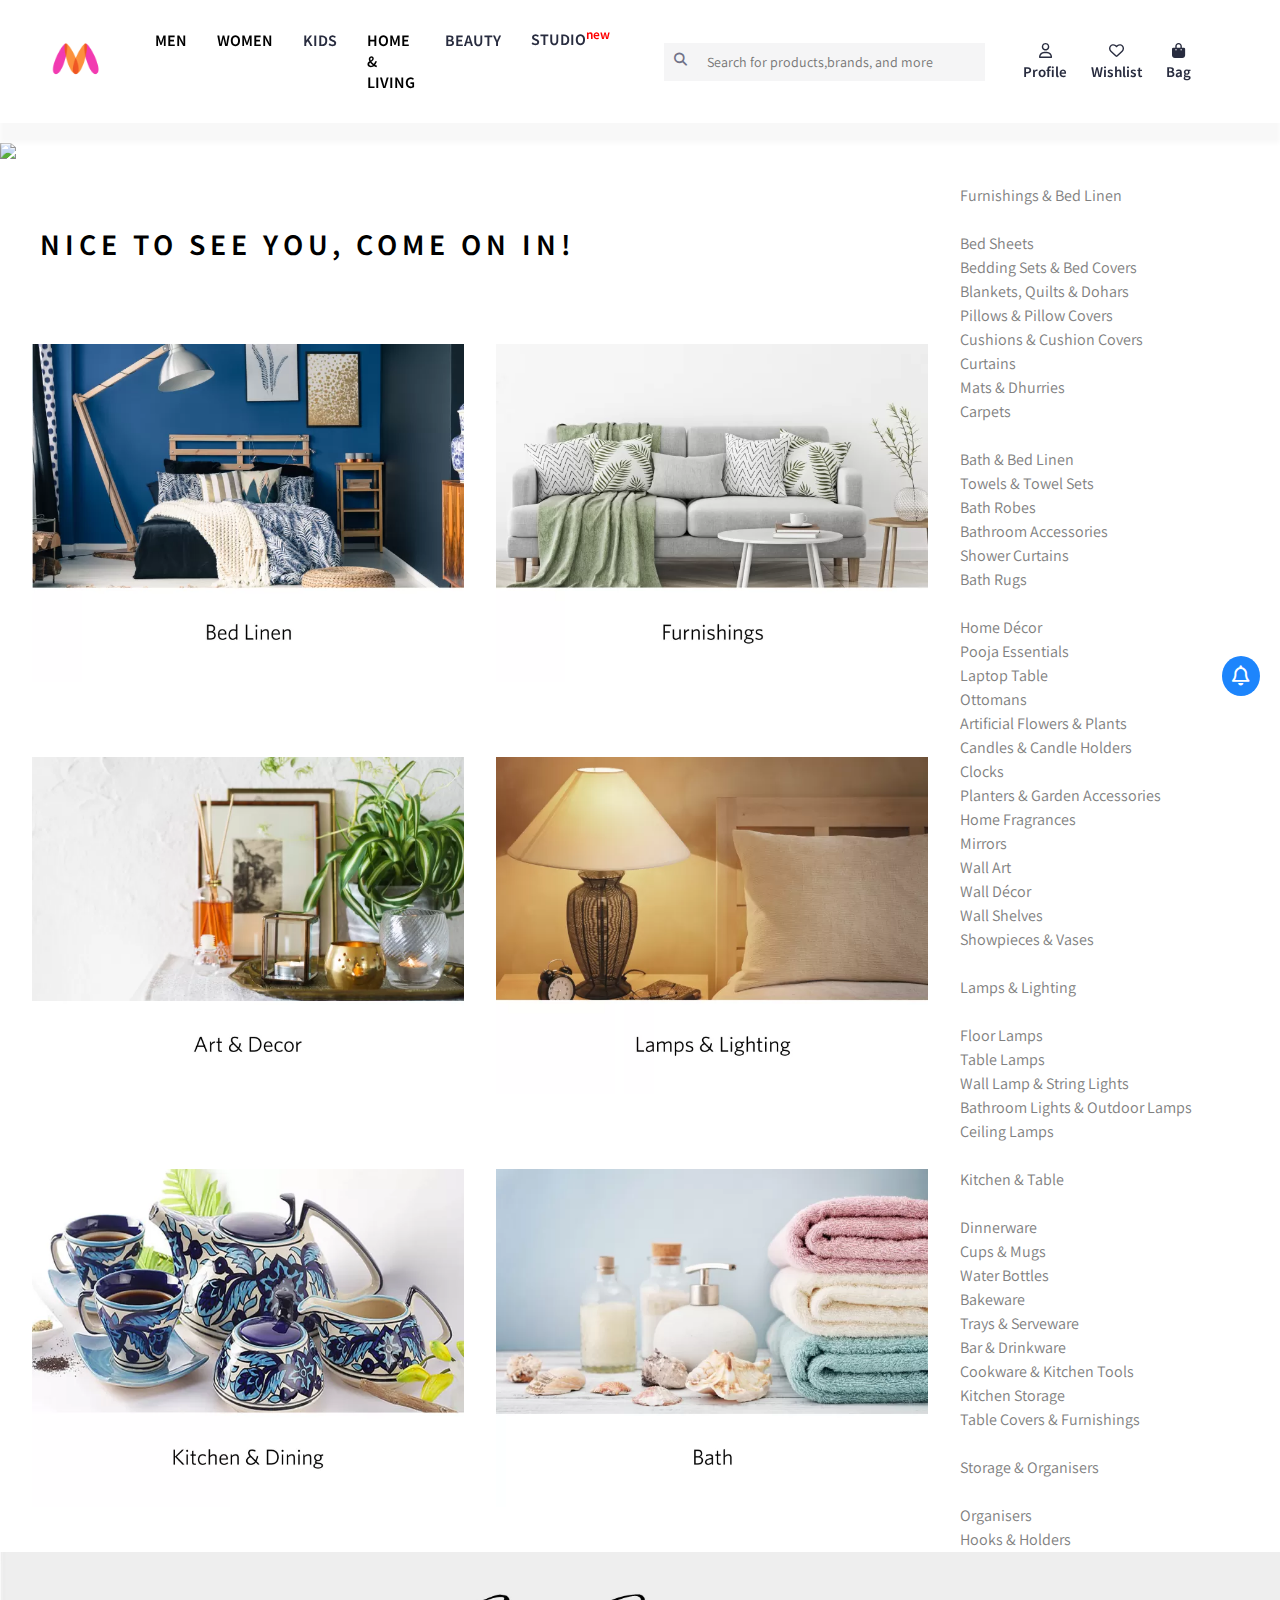
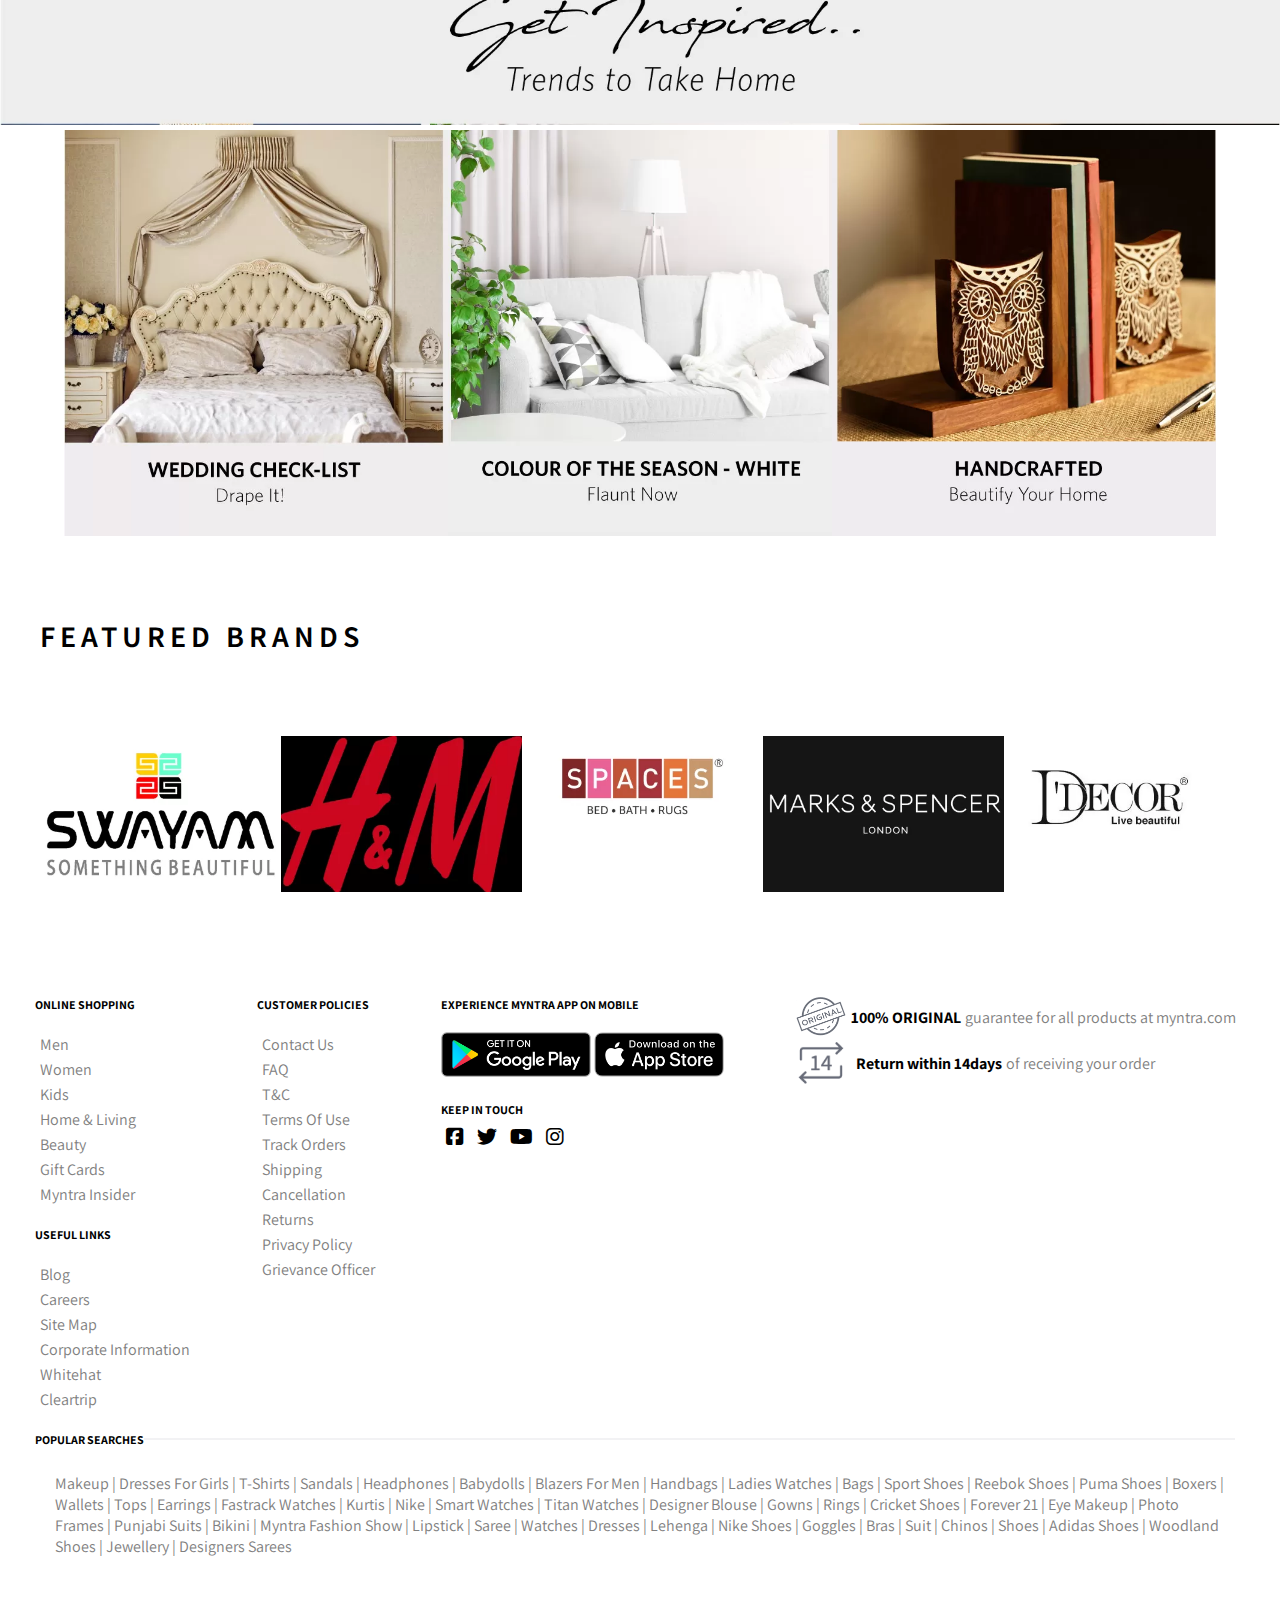
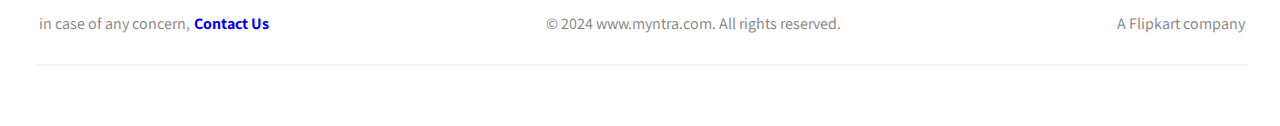
==== commit 69ef2632: "UI Updation_2" ====
--- a/home_living.html
+++ b/home_living.html
@@ -507,7 +507,7 @@
 					</div>
 				</div>
 				<div>
-					<div >class="come_on_in_images_container"
+					<div class="come_on_in_images_container">
 						<img src="images/bath.webp">
 					</div>
 				</div>
@@ -575,7 +575,7 @@
 			</div>
 		</div>
 		<div class="trends">
-			<img src="images/Home_banner2.webp">
+			<img src="images/home_banner2.webp">
 			<div>
 				<div>
 				 	<img src="images/wedding.webp">
